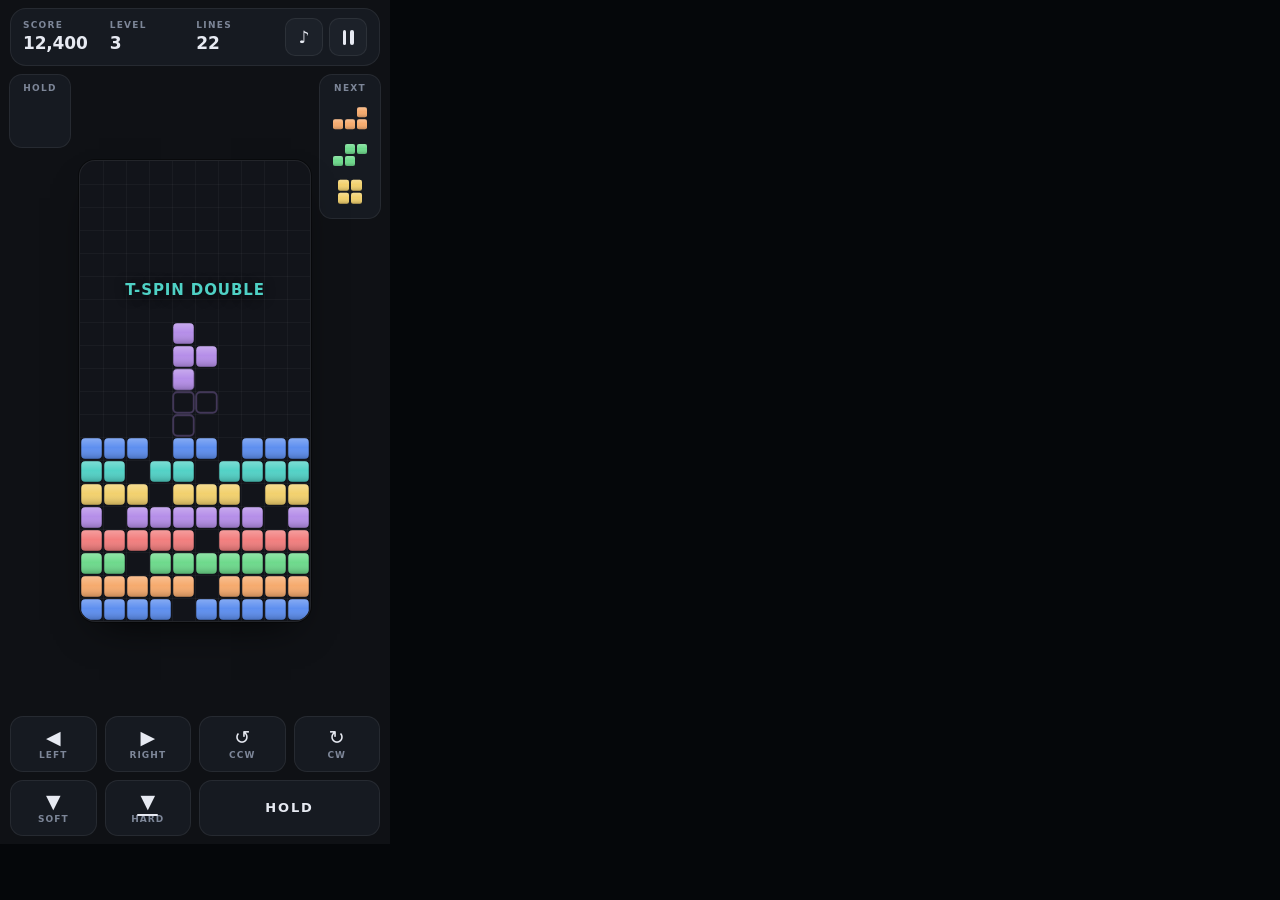
==== tools/frame.html @ aac90ceb "Modern Tetris as an offline-first PWA Vanilla JS + Canvas, no dependencies and no build step.  Guide" ====
<!doctype html>
<html lang="en">
<head>
<meta charset="utf-8">
<title>frame</title>
<style>
  html, body { margin: 0; height: 100%; background: #05070a; overflow: hidden; }
  iframe { border: 0; display: block; position: absolute; top: 0; left: 0; }
</style>
<script type="module">
/* Renders index.html inside an iframe of an exact device size, so a headless
   screenshot shows the real thing at that viewport. Chrome's own --window-size
   is ignored for layout in headless mode, but an iframe gets a true viewport. */
const p = new URLSearchParams(location.search);
const W = parseInt(p.get('w') || '390', 10);
const H = parseInt(p.get('h') || '844', 10);

const f = document.createElement('iframe');
f.width = W;
f.height = H;
f.src = '../index.html?debug=1';
document.body.appendChild(f);

f.addEventListener('load', () => {
  const win = f.contentWindow;
  const T = win.__tetris;
  if (!T) return;

  // freeze the game loop so our staged board survives to the screenshot
  win.requestAnimationFrame = () => 0;

  T.start();
  const blank = () => Array.from({ length: T.TOTAL_ROWS }, () => new Array(T.COLS).fill(0));
  T.setBoard(blank());

  const paint = (rows) => rows.forEach(([r, cs, t]) => cs.forEach((c) => { T.board[r][c] = t; }));
  paint([
    [21, [0,1,2,3,5,6,7,8,9], 'J'],
    [20, [0,1,2,3,4,6,7,8,9], 'L'],
    [19, [0,1,3,4,5,6,7,8,9], 'S'],
    [18, [0,1,2,3,4,6,7,8,9], 'Z'],
    [17, [0,2,3,4,5,6,7,9], 'T'],
    [16, [0,1,2,4,5,6,8,9], 'O'],
    [15, [0,1,3,4,6,7,8,9], 'I'],
    [14, [0,1,2,4,5,7,8,9], 'J'],
  ]);

  T.setCur({ type: 'T', rot: 1, x: 3, y: 9 });
  T.layout();
  T.render();
  T.drawPreviews();

  const doc = win.document;
  doc.getElementById('stat-score').textContent = '12,400';
  doc.getElementById('stat-level').textContent = '3';
  doc.getElementById('stat-lines').textContent = '22';
  const toast = doc.getElementById('toast');
  toast.textContent = 'T-Spin Double';
  toast.classList.add('show');
});
</script>
</head>
<body></body>
</html>
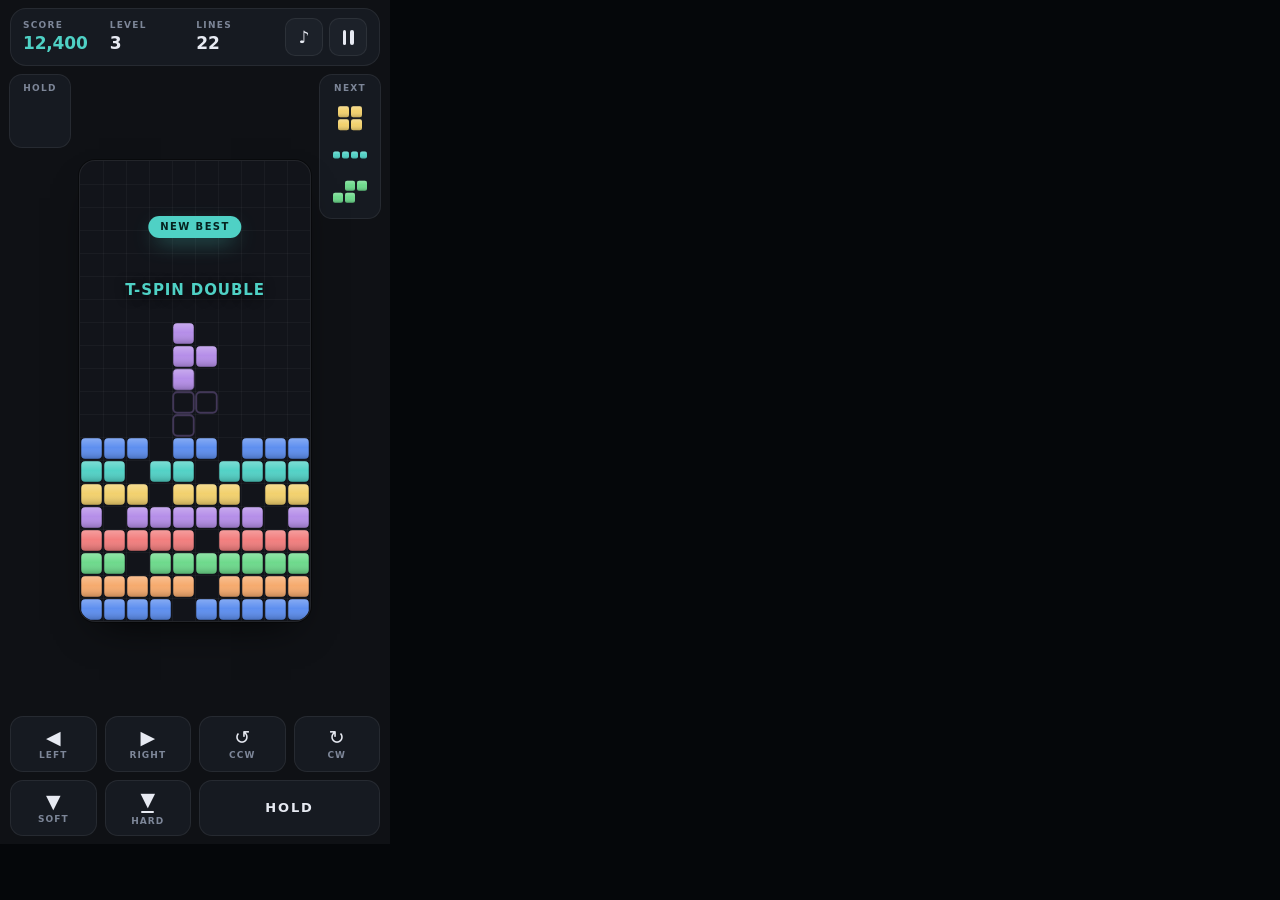
==== commit d63a4037: "Fix multi-row clears, hard-drop glyph, and add a new-best warning Line clears: finishClear() spliced" ====
--- a/tools/frame.html
+++ b/tools/frame.html
@@ -52,8 +52,10 @@
 
   const doc = win.document;
   doc.getElementById('stat-score').textContent = '12,400';
+  doc.getElementById('stat-score').classList.add('best');
   doc.getElementById('stat-level').textContent = '3';
   doc.getElementById('stat-lines').textContent = '22';
+  doc.getElementById('best-badge').classList.add('show');
   const toast = doc.getElementById('toast');
   toast.textContent = 'T-Spin Double';
   toast.classList.add('show');
